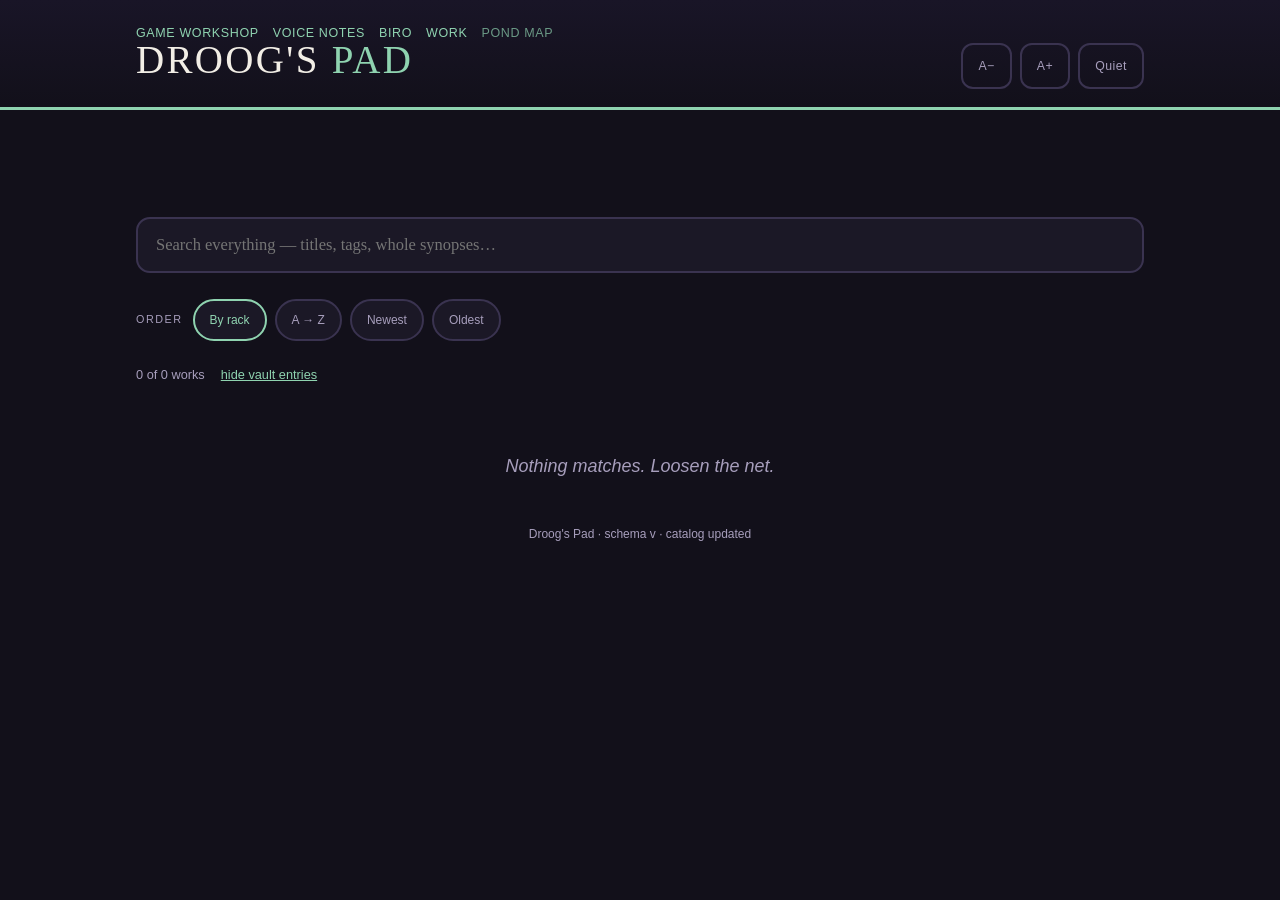
==== index.html @ dcd24f9e "The pond, whole: v0.8 pages plus every Pad media file Pages and catalog from tonight's v0.8 deploy (" ====
<!DOCTYPE html>
<html lang="en">
<head>
<meta charset="UTF-8">
<meta name="viewport" content="width=device-width, initial-scale=1.0, viewport-fit=cover">
<meta name="robots" content="noindex, nofollow">
<title>Droog's Pad</title>
<style>
:root{
  --void:#12101a; --panel:#1b1826; --panel2:#241f33; --line:#3a3350;
  --paper:#F2EEE6; --dim:#A79EBC; --accent:#8FD3B0;
  --base:18px; --radius:14px;
}
body.quiet{ --paper:#D8D4CC; --accent:#9AA8A0; --panel:#191722; --line:#2e2940; }
*{box-sizing:border-box;margin:0;padding:0}
html{-webkit-text-size-adjust:100%}
body{
  background:var(--void); color:var(--paper);
  font:var(--base)/1.55 "Iowan Old Style",Palatino,Georgia,serif;
  padding-bottom:90px; -webkit-font-smoothing:antialiased;
}
.sans{font-family:-apple-system,BlinkMacSystemFont,"Segoe UI",Helvetica,Arial,sans-serif}
.wrap{max-width:1040px;margin:0 auto;padding:0 16px}
button,input,select{font-family:inherit}
button{cursor:pointer}
:focus-visible{outline:3px solid var(--accent);outline-offset:2px}

/* ---------- masthead ---------- */
header{border-bottom:3px solid var(--accent);padding:26px 0 18px;background:linear-gradient(180deg,#191527,#12101a)}
.masthead{display:flex;justify-content:space-between;align-items:flex-end;gap:14px;flex-wrap:wrap}
h1{font-size:clamp(1.7rem,5.5vw,2.6rem);letter-spacing:.06em;line-height:1.05;font-weight:400}
h1 span{color:var(--accent)}
.tagline{font-size:.8rem;color:var(--dim);letter-spacing:.18em;text-transform:uppercase;margin-top:8px}
.toolbtns{display:flex;gap:8px;flex-wrap:wrap}
.tbtn{background:none;border:2px solid var(--line);color:var(--dim);border-radius:12px;
  padding:11px 15px;font-size:.82rem;min-height:46px;letter-spacing:.04em}
.tbtn:hover,.tbtn.on{border-color:var(--accent);color:var(--accent)}

/* ---------- racks ---------- */
.racks{display:flex;gap:10px;flex-wrap:wrap;margin:22px 0 4px}
.rack{background:var(--panel);border:2px solid var(--line);color:var(--paper);
  border-radius:999px;padding:12px 20px;min-height:52px;font-size:.95rem;
  display:flex;align-items:center;gap:9px}
.rack .dot{width:11px;height:11px;border-radius:50%;flex:none}
.rack .n{color:var(--dim);font-size:.8rem}
.rack.on{background:var(--panel2)}
.rackblurb{color:var(--dim);font-size:.85rem;margin:12px 0 0;min-height:1.3em}

/* ---------- search + tags ---------- */
.tools{margin-top:16px}
#search{width:100%;font-size:1.1rem;padding:15px 18px;border:2px solid var(--line);
  border-radius:var(--radius);background:var(--panel);color:var(--paper);min-height:56px}
#search:focus{border-color:var(--accent);outline:none}
.tagbar{display:flex;flex-wrap:wrap;gap:8px;margin-top:12px}
.tag{background:var(--panel);border:2px solid var(--line);color:var(--dim);
  border-radius:999px;padding:9px 15px;font-size:.82rem;min-height:42px}
.tag.on{background:var(--accent);border-color:var(--accent);color:#12101a}
.tag .n{opacity:.55;margin-left:5px}
.sortbar{display:flex;flex-wrap:wrap;gap:8px;margin-top:14px;align-items:center}
.sortbar .lbl{color:var(--dim);font-size:.72rem;letter-spacing:.14em;text-transform:uppercase;margin-right:2px}
.sortbar button{background:var(--panel);border:2px solid var(--line);color:var(--dim);
  border-radius:999px;padding:9px 15px;font-size:.8rem;min-height:42px}
.sortbar button.on{border-color:var(--accent);color:var(--accent)}
.morebtn{display:block;width:100%;margin:20px 0 0;background:var(--panel);border:2px solid var(--line);
  color:var(--paper);border-radius:var(--radius);padding:16px;font-size:.95rem;min-height:58px}
.morebtn:hover{border-color:var(--accent)}
.metaline{color:var(--dim);font-size:.85rem;margin-top:14px;display:flex;gap:14px;flex-wrap:wrap;align-items:center}
.linkish{background:none;border:none;color:var(--accent);text-decoration:underline;font-size:.85rem;padding:8px 2px;min-height:40px}

/* ---------- grid ---------- */
.grid{display:grid;grid-template-columns:repeat(auto-fill,minmax(290px,1fr));gap:16px;margin-top:18px}
.card{background:var(--panel);border:2px solid var(--line);border-radius:var(--radius);
  overflow:hidden;display:flex;text-align:left;color:inherit;padding:0;width:100%}
.card:hover,.card:focus-visible{border-color:var(--accent)}
.card .spine{width:9px;flex:none}
.card .body{display:block;padding:16px 18px 18px}
.kind{display:block;font-size:.68rem;letter-spacing:.14em;text-transform:uppercase;color:var(--dim)}
.card h2{font-size:1.28rem;font-weight:400;margin:6px 0 7px;line-height:1.22}
.card .log{display:block;font-size:.92rem;color:var(--dim);line-height:1.45}
.card .st{display:block;margin-top:11px;font-size:.75rem;color:var(--dim)}
.vaultchip{display:inline-block;font-size:.65rem;letter-spacing:.12em;text-transform:uppercase;
  border:1px solid var(--line);border-radius:999px;padding:3px 9px;color:var(--dim);margin-top:10px}
.mediachip{display:inline-block;font-size:.65rem;letter-spacing:.12em;text-transform:uppercase;
  border:1px solid var(--accent);color:var(--accent);border-radius:999px;padding:3px 9px;margin:10px 6px 0 0}
.empty{color:var(--dim);font-style:italic;margin:40px 0;text-align:center}

/* ---------- sheet ---------- */
#overlay{position:fixed;inset:0;background:rgba(8,6,14,.72);display:none;z-index:20;
  overflow-y:auto;-webkit-overflow-scrolling:touch;padding:20px 12px 60px}
#overlay.open{display:block}
.sheet{background:var(--panel);max-width:760px;margin:0 auto;border-radius:18px;
  border-top:8px solid var(--accent);padding:26px 24px 44px;position:relative}
.sheet h2{font-size:clamp(1.5rem,4.5vw,2rem);font-weight:400;line-height:1.2;margin:8px 0 4px}
.sheet .meta{color:var(--dim);font-size:.85rem;margin-bottom:20px}
.sheet h3{font-size:.72rem;letter-spacing:.16em;text-transform:uppercase;color:var(--accent);margin:26px 0 8px}
.sheet p{margin-bottom:12px}
.closebar{position:sticky;top:0;display:flex;justify-content:flex-end;margin:-10px -8px 4px 0;z-index:2}
#close{background:var(--panel2);border:2px solid var(--line);color:var(--paper);
  border-radius:12px;padding:12px 20px;font-size:.9rem;min-height:48px}
.tags{display:flex;flex-wrap:wrap;gap:7px}
.tags button{background:var(--panel2);border:1px solid var(--line);color:var(--dim);
  border-radius:999px;padding:8px 14px;font-size:.78rem;min-height:40px}

/* ---------- media ---------- */
.mediablock{border:2px solid var(--line);border-radius:var(--radius);padding:14px;margin-bottom:14px;background:var(--panel2)}
.mediablock .mlabel{font-size:.7rem;letter-spacing:.14em;text-transform:uppercase;color:var(--dim);margin-bottom:10px}
audio,video{width:100%;border-radius:10px}
.tracklist{list-style:none}
.tracklist li{display:flex;align-items:center;gap:10px;padding:6px 0;border-top:1px solid var(--line)}
.tracklist li:first-child{border-top:none}
.tracklist .tnum{color:var(--dim);font-size:.78rem;min-width:2.2em}
.tracklist button.play{flex:1;text-align:left;background:none;border:none;color:var(--paper);
  font-size:.98rem;padding:10px 4px;min-height:46px}
.tracklist li.playing button.play{color:var(--accent)}
.shots{display:grid;grid-template-columns:repeat(auto-fill,minmax(140px,1fr));gap:10px}
.shots button{padding:0;border:2px solid var(--line);border-radius:10px;overflow:hidden;background:none;line-height:0}
.shots img{width:100%;height:130px;object-fit:cover;display:block}
.pill{display:inline-flex;align-items:center;gap:7px;border:2px solid var(--accent);color:var(--accent);
  border-radius:999px;padding:11px 17px;text-decoration:none;font-size:.85rem;min-height:46px;margin:0 8px 8px 0}
.readerbox{white-space:pre-wrap;font-size:1.02em;line-height:1.7;max-height:62vh;overflow-y:auto;
  border:1px solid var(--line);border-radius:10px;padding:16px;background:var(--panel)}
/* ---------- the lily pad map ---------- */
#podmap{padding:30px 0 10px}
.lilypad{margin:0 auto 8px;max-width:420px;text-align:center;background:radial-gradient(ellipse at 40% 30%, #2e5d43, #1d3c2c 75%);
  border-radius:48% 52% 55% 45% / 52% 48% 55% 45%;padding:34px 26px 38px;position:relative;
  box-shadow:0 12px 34px rgba(0,0,0,.45), inset 0 2px 10px rgba(255,255,255,.08)}
.lilypad::before{content:"";position:absolute;top:10%;right:6%;width:22%;height:30%;
  background:var(--void);border-radius:0 60% 60% 60%;transform:rotate(15deg);opacity:.9}
.lilypad h2{font-size:1.5rem;font-weight:400;letter-spacing:.05em;color:var(--paper)}
.lilypad .sub{color:#9fc7ad;font-size:.75rem;letter-spacing:.16em;text-transform:uppercase;margin-top:8px}
.tubes{display:grid;grid-template-columns:repeat(auto-fit,minmax(150px,1fr));gap:26px 18px;margin-top:34px;padding:0 4px}
.tube{position:relative;display:flex;flex-direction:column;align-items:center;background:none;border:none;cursor:pointer;padding:0}
.tube .pipe{width:7px;height:34px;border-radius:6px;opacity:.55;
  background:repeating-linear-gradient(180deg, var(--tubecolor,#3a6) 0 6px, transparent 6px 10px)}
.tube .podblob{width:100%;min-height:108px;display:flex;flex-direction:column;align-items:center;justify-content:center;gap:5px;
  background:var(--panel);border:2px solid var(--line);color:var(--paper);
  border-radius:46% 54% 52% 48% / 55% 45% 52% 48%;padding:18px 12px;transition:transform .15s ease}
.tube:hover .podblob,.tube:focus-visible .podblob{transform:translateY(-3px);border-color:var(--tubecolor)}
.tube .pname{font-size:1.05rem}
.tube .pcount{font-size:.68rem;color:var(--dim);letter-spacing:.12em;text-transform:uppercase}
.tube .pblurb{font-size:.72rem;color:var(--dim);line-height:1.35;max-width:22ch}
.podnote{color:var(--dim);font-style:italic;text-align:center;margin:26px 0 0;font-size:.85rem}
/* ---------- pod view chrome ---------- */
#podhead{margin-top:20px}
.podbar{display:flex;align-items:center;gap:12px;flex-wrap:wrap}
.podbar .back{background:var(--panel);border:2px solid var(--line);color:var(--paper);border-radius:999px;
  padding:10px 18px;min-height:46px;font-size:.85rem;cursor:pointer}
.podbar .back:hover{border-color:var(--accent)}
.podbar h2{font-size:1.6rem;font-weight:400}
.podbar .pb{color:var(--dim);font-size:.85rem}
.viewtoggle{margin-left:auto;display:flex;gap:8px}
.viewtoggle button{background:var(--panel);border:2px solid var(--line);color:var(--dim);border-radius:999px;
  padding:9px 16px;min-height:44px;font-size:.8rem;cursor:pointer}
.viewtoggle button.on{border-color:var(--accent);color:var(--accent)}
.podhop{display:flex;gap:7px;flex-wrap:wrap;margin-top:14px}
.podhop .hop{display:flex;align-items:center;gap:6px;background:var(--panel);border:2px solid var(--line);
  color:var(--dim);border-radius:999px;padding:7px 13px;min-height:40px;font-size:.75rem;cursor:pointer}
.podhop .hop:hover{border-color:var(--hopc);color:var(--paper)}
.podhop .hop.here{border-color:var(--hopc);color:var(--paper);background:var(--panel2)}
.podhop .dot{width:9px;height:9px;border-radius:50%;flex:none}
/* ---------- shared visual item bits ---------- */
.vwrap{margin-top:22px}
.vitem{position:relative;background:none;border:none;cursor:pointer;padding:0;text-align:center}
.vitem .vtip{position:absolute;bottom:calc(100% + 8px);left:50%;transform:translateX(-50%);z-index:10;
  width:230px;background:var(--panel2);border:2px solid var(--accent);border-radius:10px;padding:10px 12px;
  font-size:.78rem;line-height:1.4;color:var(--paper);display:none;text-align:left;pointer-events:none;
  box-shadow:0 8px 22px rgba(0,0,0,.5)}
.vitem:hover .vtip,.vitem:focus-visible .vtip{display:block}
.vitem .vtip .tk{color:var(--dim);font-size:.65rem;letter-spacing:.1em;text-transform:uppercase;display:block;margin-bottom:4px}
.vitem.ghost{opacity:.45}
.vitem.ghost:hover{opacity:.8}
/* bookshelf */
.shelf{display:flex;flex-wrap:wrap;align-items:flex-end;gap:3px;padding:0 10px 12px;
  border-bottom:12px solid #3a2f22;border-radius:0 0 4px 4px;margin-bottom:26px}
.spinebk{writing-mode:vertical-rl;display:flex;align-items:center;justify-content:center;
  color:#0e0c14;font-size:.82rem;font-weight:600;letter-spacing:.02em;
  border-radius:4px 4px 0 0;padding:10px 0;overflow:hidden;text-overflow:ellipsis;white-space:nowrap}
.vitem.ghost .spinebk{background:transparent!important;border:2px dashed var(--line);color:var(--dim)}
/* album wall */
.albumwall{display:grid;grid-template-columns:repeat(auto-fill,minmax(150px,1fr));gap:18px}
.cover{width:100%;aspect-ratio:1;border-radius:6px;overflow:hidden;display:flex;align-items:center;justify-content:center;
  border:2px solid var(--line);font-size:.9rem;color:#101018;padding:6px;line-height:1.25}
.cover img{width:100%;height:100%;object-fit:cover}
.vlabel{display:block;font-size:.75rem;color:var(--dim);margin-top:7px;line-height:1.3}
/* gallery wall */
.gallerywall{display:grid;grid-template-columns:repeat(auto-fill,minmax(170px,1fr));gap:26px;
  background:linear-gradient(180deg,#1e1a2b,#171422);border-radius:14px;padding:26px 22px}
.frame{width:100%;aspect-ratio:4/3;background:#0d0b13;border:9px solid #6b5a3e;outline:2px solid #241f14;
  border-radius:2px;display:flex;align-items:center;justify-content:center;overflow:hidden;color:var(--dim);font-size:.75rem;font-style:italic;padding:4px}
.frame img{width:100%;height:100%;object-fit:cover}
.vitem.ghost .frame{border-color:#3d3830}
/* comics rack */
.comicrack{display:grid;grid-template-columns:repeat(auto-fill,minmax(130px,1fr));gap:18px}
.comiccov{width:100%;aspect-ratio:2/3;border-radius:6px;border:2px solid var(--line);overflow:hidden;
  display:flex;align-items:flex-end;justify-content:center;padding:10px;color:#0e0c14;font-weight:700;font-size:.85rem;line-height:1.2}
.comiccov img{width:100%;height:100%;object-fit:cover}
/* arcade */
.arcade{display:grid;grid-template-columns:repeat(auto-fill,minmax(160px,1fr));gap:20px}
.cab{width:100%;border-radius:14px 14px 6px 6px;border:2px solid var(--line);overflow:hidden;background:var(--panel2)}
.cab .marq{font-size:.72rem;letter-spacing:.1em;text-transform:uppercase;padding:7px 6px;color:#0e0c14}
.cab .screen{aspect-ratio:4/3;background:#08131c;display:flex;align-items:center;justify-content:center;color:var(--dim);font-size:1.7rem;overflow:hidden}
.cab .screen img{width:100%;height:100%;object-fit:cover}
/* video screens */
.screens{display:grid;grid-template-columns:repeat(auto-fill,minmax(200px,1fr));gap:18px}
.tvscreen{width:100%;aspect-ratio:16/9;background:#05080f;border:6px solid #2a2537;border-radius:10px;
  display:flex;align-items:center;justify-content:center;color:var(--accent);font-size:2rem;overflow:hidden}
.tvscreen img{width:100%;height:100%;object-fit:cover}
/* timeline */
.timeline{border-left:none;margin-top:6px}
.tl-row{display:grid;grid-template-columns:64px 14px 1fr;gap:0;align-items:start;margin-bottom:4px}
.tl-year{color:var(--accent);font-size:.85rem;letter-spacing:.08em;text-align:right;padding-right:10px;padding-top:8px}
.tl-line{position:relative;min-height:100%}
.tl-line::before{content:"";position:absolute;top:0;bottom:-4px;left:50%;width:3px;background:var(--line)}
.tl-line::after{content:"";position:absolute;top:12px;left:50%;transform:translateX(-50%);width:11px;height:11px;border-radius:50%;background:var(--accent)}
.tl-cell{display:flex;flex-wrap:wrap;gap:8px;padding:6px 0 18px 14px}
.tl-chip{display:inline-flex;align-items:center;gap:7px;background:var(--panel);border:2px solid var(--line);
  color:var(--paper);border-radius:999px;padding:8px 14px;min-height:40px;font-size:.8rem}
.tl-chip:hover{border-color:var(--tc)}
.tl-chip .dot{width:9px;height:9px;border-radius:50%;flex:none}
.tl-event{display:block;background:var(--panel2);border:2px solid var(--accent);border-radius:12px;
  padding:12px 16px;text-align:left;max-width:46ch;line-height:1.4}
/* corkboard */
.corkboard{background:linear-gradient(180deg,#4a3a26,#3d2f1e);border-radius:14px;padding:26px 20px;
  display:grid;grid-template-columns:repeat(auto-fill,minmax(160px,1fr));gap:22px}
.note{background:#efe8d6;color:#22201a;border-radius:3px;padding:16px 12px 14px;font-size:.82rem;line-height:1.35;
  box-shadow:0 5px 12px rgba(0,0,0,.4);position:relative;min-height:90px}
.note::before{content:"";position:absolute;top:-6px;left:50%;width:12px;height:12px;border-radius:50%;
  background:#b33; box-shadow:0 2px 3px rgba(0,0,0,.5);transform:translateX(-50%)}
.vitem.ghost .note{background:#d8d2c2}
.readerbox.rich{white-space:normal;font-size:1.05em;line-height:1.75}
.readerbox.rich h1{font-size:1.5em;font-weight:400;margin:0 0 .3em;line-height:1.2}
.readerbox.rich h2{font-size:1.25em;font-weight:400;margin:1.2em 0 .4em;color:var(--accent)}
.readerbox.rich h3{font-size:1.1em;font-weight:400;margin:1.1em 0 .4em;color:var(--accent)}
.readerbox.rich p{margin:0 0 .85em}
.readerbox.rich blockquote{border-left:3px solid var(--line);padding-left:14px;margin:0 0 .85em;color:var(--dim);font-style:italic}
.readerbox.rich hr{border:none;border-top:1px solid var(--line);margin:1.2em auto;width:40%}
.readerbox.rich em{font-style:italic}
.readerbox.rich strong{font-weight:700}
.nowplaying{font-size:.85rem;color:var(--accent);margin:8px 0 4px;min-height:1.2em}
.speedbar{display:flex;gap:6px;flex-wrap:wrap;margin-top:8px;align-items:center}
.speedbar .lbl{color:var(--dim);font-size:.68rem;letter-spacing:.12em;text-transform:uppercase;margin-right:2px}
.speedbar button{background:var(--panel);border:2px solid var(--line);color:var(--dim);
  border-radius:999px;padding:8px 14px;font-size:.78rem;min-height:40px;cursor:pointer}
.speedbar button.on{border-color:var(--accent);color:var(--accent)}
#lightCap{color:var(--paper);font-size:.9rem;text-align:center;max-width:80ch}
.lightnav{display:flex;gap:12px;align-items:center}
.lightnav button{background:var(--panel);border:2px solid var(--line);color:var(--paper);
  border-radius:12px;padding:12px 22px;font-size:1.1rem;min-height:48px;cursor:pointer}
.lightnav button:hover{border-color:var(--accent);color:var(--accent)}
.pdfframe{width:100%;height:70vh;border:1px solid var(--line);border-radius:10px;background:#fff}
/* ---------- the Reader: a calm full window for whole texts ---------- */
#reader{position:fixed;inset:0;background:rgba(6,5,10,.97);display:none;z-index:35;overflow-y:auto;-webkit-overflow-scrolling:touch}
#reader.open{display:block}
.readerpage{max-width:720px;margin:0 auto;padding:18px 20px 90px}
.readerbar{position:sticky;top:0;display:flex;justify-content:space-between;align-items:center;gap:10px;
  background:rgba(6,5,10,.97);padding:12px 0;border-bottom:1px solid var(--line);z-index:2}
.readerbar span:first-child{color:var(--dim);font-size:.8rem;letter-spacing:.1em;text-transform:uppercase}
#readerBody{font-size:calc(var(--base) * var(--readerscale,1.08));line-height:1.8;padding-top:22px}
#readerBody h1{font-size:1.6em;font-weight:400;margin:0 0 .3em;line-height:1.2}
#readerBody h2{font-size:1.25em;font-weight:400;margin:1.3em 0 .4em;color:var(--accent)}
#readerBody h3{font-size:1.1em;font-weight:400;margin:1.1em 0 .4em;color:var(--accent)}
#readerBody p{margin:0 0 .9em}
#readerBody blockquote{border-left:3px solid var(--line);padding-left:15px;margin:0 0 .9em;color:var(--dim);font-style:italic}
#readerBody hr{border:none;border-top:1px solid var(--line);margin:1.4em auto;width:38%}
#reader.sansfont #readerBody{font-family:-apple-system,BlinkMacSystemFont,"Segoe UI",Helvetica,Arial,sans-serif}
#reader.paper{background:#f7f4ec}
#reader.paper .readerpage{color:#191713}
#reader.paper .readerbar{background:#f7f4ec;border-bottom-color:#d8d2c4}
#reader.paper .readerbar span:first-child{color:#7a7466}
#reader.paper #readerBody h2,#reader.paper #readerBody h3{color:#155e63}
#reader.paper #readerBody blockquote{color:#6d675a;border-left-color:#d8d2c4}
#reader.paper .tbtn{border-color:#c9c2b2;color:#4a453a;background:#fffdf8}
#light{position:fixed;inset:0;background:rgba(4,3,8,.94);display:none;z-index:40;
  align-items:center;justify-content:center;padding:16px;flex-direction:column;gap:14px}
#light.open{display:flex}
#light img{max-width:100%;max-height:82vh;object-fit:contain;border-radius:8px}

footer{color:var(--dim);font-size:.8rem;text-align:center;margin-top:44px;padding:0 20px;line-height:1.7}
@media (prefers-reduced-motion: reduce){*{transition:none!important;animation:none!important}}

/* --- droog density pass v0.8 --- */
html{font-size:15px}
.grid{grid-template-columns:repeat(auto-fill,minmax(225px,1fr));gap:13px}
.card{padding:13px 14px}
.card h2{font-size:1.02rem;line-height:1.25}
.card .log{font-size:.78rem;line-height:1.4;display:-webkit-box;-webkit-line-clamp:3;-webkit-box-orient:vertical;overflow:hidden}
.card .st{font-size:.68rem}
.sheet h2{font-size:1.5rem}
.sheet p{font-size:.95rem;line-height:1.55}
.sheet p.clamp{display:-webkit-box;-webkit-line-clamp:4;-webkit-box-orient:vertical;overflow:hidden}
.rm{color:var(--accent,#8FD3B0);font-size:.8rem;cursor:pointer;margin:2px 0 10px}
</style>
</head>
<body>

<header>
  <div class="wrap masthead">
    <div>
      <nav style="display:flex;gap:14px;flex-wrap:wrap;font:12.5px -apple-system,Helvetica,Arial,sans-serif;letter-spacing:.05em"><a href="/dramaton-studio/" style="color:#8FD3B0;text-decoration:none">GAME WORKSHOP</a><a href='/quotes' style='color:#8FD3B0;text-decoration:none'>VOICE NOTES</a><a href="https://10.0.0.137:8473" style="color:#8FD3B0;text-decoration:none">BIRO</a><a href='/control' style='color:#8FD3B0;text-decoration:none'>WORK</a><a href='/pond' style='color:#8FD3B0;text-decoration:none;opacity:.7'>POND MAP</a></nav>
      <h1 id="padTitle">DROOG'S <span>PAD</span></h1>
      <div class="tagline sans" id="padTagline"></div>
    </div>
    <div class="toolbtns sans">
      <button class="tbtn" onclick="bumpType(-1)" aria-label="Smaller text">A−</button>
      <button class="tbtn" onclick="bumpType(1)" aria-label="Larger text">A+</button>
      <button class="tbtn" id="quietBtn" onclick="toggleQuiet()">Quiet</button>
    </div>
  </div>
</header>

<div class="wrap">
  <div id="podmap"></div>
  <div id="podhead" class="sans"></div>
  <div id="podvisual"></div>
  <div class="racks sans" id="racks"></div>
  <div class="rackblurb sans" id="rackblurb"></div>

  <div class="tools">
    <input id="search" type="search" placeholder="Search everything — titles, tags, whole synopses…" autocomplete="off" aria-label="Search the Pad">
    <div class="tagbar sans" id="tagbar"></div>
    <div class="sortbar sans" id="sortbar"></div>
    <div class="metaline sans">
      <span id="count"></span>
      <button class="linkish" id="clear" onclick="clearAll()">clear filters</button>
      <button class="linkish" id="vaultToggle" onclick="toggleVault()"></button>
    </div>
  </div>

  <div class="grid" id="grid"></div>
  <div class="empty sans" id="empty" style="display:none">Nothing matches. Loosen the net.</div>

  <footer class="sans">
    <div id="footNote"></div>
    <div style="margin-top:8px">Droog's Pad · schema v<span id="schemaV"></span> · catalog updated <span id="updatedAt"></span></div>
  </footer>
</div>

<div id="overlay" role="dialog" aria-modal="true" aria-label="Work detail">
  <div class="sheet" id="sheet"></div>
</div>

<div id="reader" role="dialog" aria-modal="true" aria-label="Reader">
  <div class="readerpage">
    <div class="readerbar sans">
      <span id="readerTitle"></span>
      <span style="display:flex;gap:8px;flex-wrap:wrap;align-items:center">
        <select id="readerToc" class="tbtn" style="max-width:180px" aria-label="Jump to section" onchange="jumpToc(this.value)"></select>
        <button class="tbtn" id="fontBtn" onclick="readerFont()" title="Switch typeface">Aa</button>
        <button class="tbtn" id="paperBtn" onclick="readerPaper()" title="Black on white / white on black">☀</button>
        <button class="tbtn" onclick="readerType(-1)" aria-label="Smaller text">A−</button>
        <button class="tbtn" onclick="readerType(1)" aria-label="Larger text">A+</button>
        <button class="tbtn" onclick="closeReader()" style="border-color:var(--accent);color:var(--accent)">Close ✕</button>
      </span>
    </div>
    <div id="readerBody" class="rich"></div>
  </div>
</div>

<div id="light" onclick="closeLight()">
  <img id="lightImg" alt="">
  <div id="lightCap" class="sans"></div>
  <div class="lightnav sans" onclick="event.stopPropagation()">
    <button onclick="stepLight(-1)" aria-label="Previous image">‹ Prev</button>
    <button onclick="closeLight()">Close</button>
    <button onclick="stepLight(1)" aria-label="Next image">Next ›</button>
  </div>
</div>

<script>
/* =======================================================================
   DROOG'S PAD — the shell.
   All content lives in catalog.json. This file should rarely change.
   To add a whole new kind of thing (say, 3-D models): add a renderer to
   MEDIA below, and start using that "type" in catalog.json. That's it.
   ======================================================================= */

let DATA = null, RACKS = [], WORKS = [];
let rack = 'all', activeTags = new Set(), showVault = true, sortBy = 'rack', shown = 0;
let view = 'map';           // 'map' | 'all' | a rack id
let podStyle = 'visual';    // 'visual' | 'list' (per-pod pref)
const PAGE = 60;
const POD_FEEL = {   // each pod's own atmosphere: tube color + blurb + visual renderer
  writing:  {blurb:'A bookshelf. Read the spines.',            render:'shelfView'},
  music:    {blurb:'The record bin. Flip through.',            render:'albumView'},
  art:      {blurb:'A wall of frames.',                        render:'wallView'},
  comics:   {blurb:'The spinner rack.',                        render:'comicView'},
  games:    {blurb:'The arcade. Some cabinets still run.',     render:'arcadeView'},
  video:    {blurb:'A bank of old screens.',                   render:'screenView'},
  ephemera: {blurb:'The corkboard. Pinned oddments.',          render:'corkView'},
  voice:    {blurb:'The spoken archive. Press your ear to it.', render:'corkView'},
  bio:      {blurb:'A life, told through what it made.',        render:'timelineView'},
};

/* ---------- tiny safe prefs ---------- */
const P = {
  get(k, d){ try{ const v = localStorage.getItem('pad:'+k); return v===null?d:JSON.parse(v);}catch(e){return d;} },
  set(k, v){ try{ localStorage.setItem('pad:'+k, JSON.stringify(v)); }catch(e){} }
};

/* ---------- boot ---------- */
async function boot(){
  try{
    if (window.PAD_CATALOG){ DATA = window.PAD_CATALOG; }
    else { const r = await fetch('catalog.json', {cache:'no-store'}); DATA = await r.json(); }
  }catch(e){
    document.getElementById('grid').innerHTML =
      '<div class="empty sans">Could not load catalog.json.<br>If you opened this file directly from disk, use the standalone build instead.</div>';
    return;
  }
  RACKS = DATA.racks || []; WORKS = DATA.works || [];
  const known = new Set(RACKS.map(r => r.id));
  if(!known.has('ephemera')) RACKS.push({id:'ephemera',name:'Ephemera',accent:'#C0B4E0',blurb:'Everything that refuses a rack'});
  WORKS.forEach((w,i) => {
    if(!w.rack || !known.has(w.rack)) w.rack = 'ephemera';       // never lose a work
    if(!w.id) w.id = 'work-' + i;
    w._ord = i;
  });
  document.getElementById('padTitle').innerHTML = fmtTitle(DATA.pad.title || "PAD");
  document.getElementById('padTagline').textContent = DATA.pad.tagline || '';
  document.getElementById('footNote').textContent = DATA.pad.note || '';
  document.getElementById('schemaV').textContent = DATA.pad.schema ?? 1;
  document.getElementById('updatedAt').textContent = DATA.pad.updated || '';
  document.title = (DATA.pad.title || 'Pad');
  document.body.style.setProperty('--base', P.get('type', 18) + 'px');
  if (P.get('quiet', false)) document.body.classList.add('quiet');
  syncQuietBtn();
  showVault = P.get('vault', true);
  sortBy = P.get('sort', 'rack');
  readHash(); renderView();
  window.addEventListener('hashchange', () => { readHash(); renderView(); });
}

/* ---------- pod-world routing & view switching ---------- */
function readHash(){
  const h = location.hash.replace(/^#/,'');
  if(h.startsWith('pod/')){
    const id = h.slice(4);
    if(RACKS.some(r=>r.id===id)){ view = id; rack = id; podStyle = P.get('style:'+id, 'visual'); return; }
  }
  if(h === 'all'){ view = 'all'; rack = 'all'; return; }
  view = 'map';
}
function goMap(){ location.hash = ''; }
function goPod(id){ location.hash = 'pod/' + id; }
function goAll(){ location.hash = 'all'; }
function setStyle(s){ podStyle = s; if(view!=='map'&&view!=='all') P.set('style:'+view, s); renderView(); }
function show(id, on){ document.getElementById(id).style.display = on ? '' : 'none'; }
function renderView(){
  const inPod = view!=='map' && view!=='all';
  const listMode = view==='all' || (inPod && podStyle==='list');
  show('podmap', view==='map');
  show('podhead', inPod || view==='all');
  show('podvisual', inPod && podStyle==='visual');
  show('racks', false);
  document.getElementById('rackblurb').style.display='none';
  document.querySelector('.tools').style.display = listMode ? '' : 'none';
  show('grid', listMode); show('empty', listMode);
  const r = inPod ? rackOf(view) : null;
  document.body.style.setProperty('--accent', r ? r.accent : '#8FD3B0');
  if(view==='map') renderMap();
  else { renderPodHead(r); if(listMode) update(); else renderVisual(view); }
  window.scrollTo(0,0);
}
function renderMap(){
  const el = document.getElementById('podmap');
  el.innerHTML =
    '<div class="lilypad"><h2>THE LILY PAD</h2>'+
    '<div class="sub sans">seven pods hang below on little tubes · pick one</div></div>'+
    '<div class="tubes sans" id="tubes"></div>'+
    '<div class="podnote">Pod art by Chris Unruh coming — these blobs are keeping the seats warm.</div>';
  const tubes = document.getElementById('tubes');
  RACKS.forEach(r => {
    const n = WORKS.filter(w=>w.rack===r.id).length; if(!n) return;
    const lit = WORKS.filter(w=>w.rack===r.id && (w.media||[]).length).length;
    const f = POD_FEEL[r.id] || {blurb:r.blurb||''};
    const b = document.createElement('button');
    b.className='tube'; b.style.setProperty('--tubecolor', r.accent);
    b.setAttribute('aria-label', r.name + ' pod, ' + n + ' works');
    b.innerHTML = '<span class="pipe"></span><span class="podblob">'+
      '<span class="pname">'+esc(r.name)+'</span>'+
      '<span class="pcount">'+n+' works · '+lit+' lit</span>'+
      '<span class="pblurb">'+esc(f.blurb)+'</span></span>';
    b.onclick = () => goPod(r.id);
    tubes.appendChild(b);
  });
  const b = document.createElement('button');
  b.className='tube'; b.style.setProperty('--tubecolor','var(--paper)');
  b.innerHTML = '<span class="pipe"></span><span class="podblob">'+
    '<span class="pname">Card Catalog</span><span class="pcount">'+WORKS.length+' works</span>'+
    '<span class="pblurb">Everything as a searchable list — tags, sort, the works.</span></span>';
  b.onclick = goAll;
  tubes.appendChild(b);
}
function renderPodHead(r){
  const el = document.getElementById('podhead');
  const name = r ? r.name : 'Card Catalog';
  const f = r ? (POD_FEEL[r.id]||{}) : {blurb:'Every work in the pond, in one list.'};
  el.innerHTML = '<div class="podbar">'+
    '<button class="back" onclick="goMap()">◂ the pad</button>'+
    '<div><h2>'+esc(name)+' <span style="color:'+(r?r.accent:'var(--paper)')+'">pod</span></h2>'+
    '<div class="pb">'+esc(f.blurb||'')+'</div></div>'+
    (r ? '<div class="viewtoggle"><button class="'+(podStyle==='visual'?'on':'')+'" onclick="setStyle(\'visual\')">Pod view</button>'+
    '<button class="'+(podStyle==='list'?'on':'')+'" onclick="setStyle(\'list\')">List & search</button></div>' : '')+
    '</div>'+
    // pod-hopper: swim straight to any other pod, no surfacing required
    '<div class="podhop">'+ RACKS.filter(x=>WORKS.some(w=>w.rack===x.id)).map(x =>
      '<button class="hop'+((r&&x.id===r.id)?' here':'')+'" style="--hopc:'+x.accent+'" onclick="goPod(\''+x.id+'\')">'+
      '<span class="dot" style="background:'+x.accent+'"></span>'+esc(x.name)+'</button>').join('')+
    '<button class="hop'+(!r?' here':'')+'" style="--hopc:var(--paper)" onclick="goAll()"><span class="dot" style="background:var(--paper)"></span>Catalog</button>'+
    '</div>';
}
/* ---------- visual displays ---------- */
function firstImage(w){
  for(const m of (w.media||[])){
    if(m.type==='image'){
      const it = (m.items||[])[0];
      if(it) return it.thumb || it.src;
      if(m.src) return m.src;
    }
  }
  return null;
}
function clampP(txt){
  if(!txt) return '';
  if(txt.length<=260) return '<p>'+esc(txt)+'</p>';
  return '<p class="clamp">'+esc(txt)+'</p><div class="rm sans" onclick="this.previousElementSibling.classList.remove(\'clamp\');this.remove()">read more \u2193</div>';
}
function tipHtml(w, r){
  const desc = w.logline || w.summary || w.status || '';
  return '<span class="vtip"><span class="tk">'+esc(w.kind||r.name)+(w.year?' · '+w.year:'')+'</span>'+
    esc(desc.length>160 ? desc.slice(0,157)+'…' : desc)+
    ((w.state==='vault'&&!(w.media||[]).length) ? '<span class="tk" style="margin-top:5px">in the vault — not yet loaded</span>' : '')+
    '</span>';
}
function vitem(w, r, inner, cls){
  const b = document.createElement('button');
  const ghost = w.state==='vault' && !(w.media||[]).length;
  b.className = 'vitem' + (ghost?' ghost':'') + (cls?' '+cls:'');
  b.innerHTML = tipHtml(w, r) + inner;
  b.onclick = () => openWork(w);
  b.setAttribute('aria-label', w.title + (ghost?' (in the vault)':''));
  return b;
}
function shade(hex, i){ // vary the accent per item, deterministically
  const h = [0,-18,14,-30,24,-8,18,-24][i%8];
  return 'color-mix(in srgb, '+hex+' '+(78+((i*7)%22))+'%, '+(h<0?'#000':'#fff')+')';
}
function renderVisual(rid){
  const el = document.getElementById('podvisual'); el.innerHTML='';
  const r = rackOf(rid);
  const works = sorted(WORKS.filter(w=>w.rack===rid));
  const wrap = document.createElement('div'); wrap.className='vwrap';
  const fn = {shelfView, albumView, wallView, comicView, arcadeView, screenView, corkView}[(POD_FEEL[rid]||{}).render] || wallView;
  fn(wrap, works, r);
  el.appendChild(wrap);
}
function shelfView(wrap, works, r){
  const perShelf = 14;
  for(let i=0;i<works.length;i+=perShelf){
    const shelf = document.createElement('div'); shelf.className='shelf';
    works.slice(i,i+perShelf).forEach((w,j) => {
      const h = 150 + ((w.title.length*13 + j*29) % 85);
      const wd = 34 + ((w.title.length*7) % 15);
      const inner = '<span class="spinebk" style="height:'+h+'px;width:'+wd+'px;background:'+shade(r.accent,i+j)+'">'+
        esc(w.title.length>28 ? w.title.slice(0,26)+'…' : w.title)+'</span>';
      shelf.appendChild(vitem(w, r, inner));
    });
    wrap.appendChild(shelf);
  }
}
function albumView(wrap, works, r){
  const g = document.createElement('div'); g.className='albumwall';
  works.forEach((w,i) => {
    const img = firstImage(w);
    const face = img ? '<span class="cover"><img src="'+img+'" alt="" loading="lazy"></span>'
      : '<span class="cover" style="background:'+shade(r.accent,i)+'">'+esc(w.title.length>40?w.title.slice(0,38)+'…':w.title)+'</span>';
    g.appendChild(vitem(w, r, face + '<span class="vlabel">'+esc(w.title)+'</span>'));
  });
  wrap.appendChild(g);
}
function wallView(wrap, works, r){
  const g = document.createElement('div'); g.className='gallerywall';
  works.forEach(w => {
    const img = firstImage(w);
    const face = img ? '<span class="frame"><img src="'+img+'" alt="" loading="lazy"></span>'
      : '<span class="frame">awaiting the hanging</span>';
    g.appendChild(vitem(w, r, face + '<span class="vlabel">'+esc(w.title)+'</span>'));
  });
  wrap.appendChild(g);
}
function comicView(wrap, works, r){
  const g = document.createElement('div'); g.className='comicrack';
  works.forEach((w,i) => {
    const img = firstImage(w);
    const face = img ? '<span class="comiccov"><img src="'+img+'" alt="" loading="lazy"></span>'
      : '<span class="comiccov" style="background:'+shade(r.accent,i)+'">'+esc(w.title)+'</span>';
    g.appendChild(vitem(w, r, face + '<span class="vlabel">'+esc(w.title)+'</span>'));
  });
  wrap.appendChild(g);
}
function arcadeView(wrap, works, r){
  const g = document.createElement('div'); g.className='arcade';
  works.forEach((w,i) => {
    const img = firstImage(w);
    const scr = img ? '<img src="'+img+'" alt="" loading="lazy">' : '▶';
    const face = '<span class="cab"><span class="marq" style="background:'+shade(r.accent,i)+'">'+esc(w.title)+'</span>'+
      '<span class="screen">'+scr+'</span></span>';
    g.appendChild(vitem(w, r, face));
  });
  wrap.appendChild(g);
}
function screenView(wrap, works, r){
  const g = document.createElement('div'); g.className='screens';
  works.forEach(w => {
    const img = firstImage(w);
    const face = '<span class="tvscreen">'+(img?'<img src="'+img+'" alt="" loading="lazy">':'▶')+'</span>';
    g.appendChild(vitem(w, r, face + '<span class="vlabel">'+esc(w.title)+'</span>'));
  });
  wrap.appendChild(g);
}
function timelineView(wrap, works, r){
  // The whole catalog becomes the spine of a life: every dated work self-places.
  // Bio-rack entries render as event cards; other works as chips in their pod color.
  const dated = WORKS.filter(w => typeof w.year === 'number').sort((a,b)=>a.year-b.year || a._ord-b._ord);
  const byYear = {};
  dated.forEach(w => (byYear[w.year] = byYear[w.year] || []).push(w));
  const tl = document.createElement('div'); tl.className='timeline';
  Object.keys(byYear).sort((a,b)=>a-b).forEach(y => {
    const row = document.createElement('div'); row.className='tl-row';
    row.innerHTML = '<div class="tl-year sans">'+y+'</div><div class="tl-line"></div>';
    const cell = document.createElement('div'); cell.className='tl-cell';
    byYear[y].forEach(w => {
      const rr = rackOf(w.rack);
      if(w.rack==='bio'){
        const card = vitem(w, rr, '<span class="tl-event"><strong>'+esc(w.title)+'</strong><br>'+
          '<span style="font-size:.78rem;color:var(--dim)">'+esc(w.logline||w.kind||'')+'</span></span>');
        cell.appendChild(card);
      } else {
        const chip = vitem(w, rr, '<span class="tl-chip" style="--tc:'+rr.accent+'">'+
          '<span class="dot" style="background:'+rr.accent+'"></span>'+esc(w.title)+'</span>');
        cell.appendChild(chip);
      }
    });
    row.appendChild(cell); tl.appendChild(row);
  });
  const note = document.createElement('div'); note.className='podnote';
  note.textContent = 'Works place themselves by year. Life events, pictures, and voice notes join them as Droog adds entries to the Biography pod.';
  wrap.appendChild(tl); wrap.appendChild(note);
}
function corkView(wrap, works, r){
  const g = document.createElement('div'); g.className='corkboard';
  works.forEach((w,i) => {
    const rot = ((i*37)%9)-4;
    const face = '<span class="note" style="transform:rotate('+rot+'deg);display:block">'+
      '<strong>'+esc(w.title)+'</strong><br><span style="font-size:.72rem">'+esc(w.kind||'')+'</span></span>';
    g.appendChild(vitem(w, r, face));
  });
  wrap.appendChild(g);
}
function fmtTitle(t){
  const w = t.split(' ');
  if (w.length < 2) return esc(t);
  return esc(w.slice(0,-1).join(' ')) + ' <span>' + esc(w[w.length-1]) + '</span>';
}
function esc(s){ const d=document.createElement('div'); d.textContent = s==null?'':s; return d.innerHTML; }
function rackOf(id){ return RACKS.find(r=>r.id===id) || {name:id, accent:'var(--accent)', blurb:''}; }

/* ---------- controls ---------- */
function bumpType(d){
  let n = Math.min(26, Math.max(14, P.get('type',18) + d*2));
  P.set('type', n); document.body.style.setProperty('--base', n+'px');
}
function toggleQuiet(){
  const on = !document.body.classList.contains('quiet');
  document.body.classList.toggle('quiet', on); P.set('quiet', on); syncQuietBtn();
}
function syncQuietBtn(){
  const on = document.body.classList.contains('quiet');
  const b = document.getElementById('quietBtn');
  b.textContent = on ? 'Quiet ✓' : 'Quiet'; b.classList.toggle('on', on);
}
function toggleVault(){ showVault = !showVault; P.set('vault', showVault); update(); }
function clearAll(){ activeTags.clear(); document.getElementById('search').value=''; rack='all'; renderRacks(); update(); }

function renderRacks(){
  const el = document.getElementById('racks'); el.innerHTML='';
  const mk = (id, name, accent, n) => {
    const b = document.createElement('button');
    b.className = 'rack' + (rack===id ? ' on':'');
    b.style.borderColor = rack===id ? accent : '';
    b.innerHTML = '<span class="dot" style="background:'+accent+'"></span>'+esc(name)+' <span class="n">'+n+'</span>';
    b.onclick = () => { rack = id; renderRacks(); update(); };
    el.appendChild(b);
  };
  mk('all','Everything','var(--paper)', WORKS.length);
  RACKS.forEach(r => { const n = WORKS.filter(w=>w.rack===r.id).length; if(n) mk(r.id, r.name, r.accent, n); });
  const r = rack==='all' ? null : rackOf(rack);
  document.getElementById('rackblurb').textContent = r ? r.blurb : '';
  document.body.style.setProperty('--accent', r ? r.accent : '#8FD3B0');
}

/* ---------- filtering ---------- */
function hay(w){
  return [w.title,w.kind,w.status,w.logline,w.summary,w.themes,(w.tags||[]).join(' ')].join(' ').toLowerCase();
}
function pool(){ return WORKS.filter(w => rack==='all' || w.rack===rack); }
function matches(w){
  if(!showVault && w.state==='vault') return false;
  const q = document.getElementById('search').value.trim().toLowerCase();
  if(q && !hay(w).includes(q)) return false;
  for(const t of activeTags) if(!(w.tags||[]).includes(t)) return false;
  return true;
}
const SORTS = [
  {id:'rack',  label:'By rack'},
  {id:'az',    label:'A \u2192 Z'},
  {id:'new',   label:'Newest'},
  {id:'old',   label:'Oldest'},
];
function renderSort(){
  const bar = document.getElementById('sortbar'); bar.innerHTML='';
  const l = document.createElement('span'); l.className='lbl'; l.textContent='Order'; bar.appendChild(l);
  SORTS.forEach(o => {
    const b = document.createElement('button');
    b.className = sortBy===o.id ? 'on' : ''; b.textContent = o.label;
    b.onclick = () => { sortBy = o.id; P.set('sort', o.id); update(); };
    bar.appendChild(b);
  });
}
function sorted(list){
  const a = list.slice();
  const rankRack = w => { const i = RACKS.findIndex(r=>r.id===w.rack); return i<0 ? 999 : i; };
  const yr = w => (typeof w.year === 'number' ? w.year : null);
  if(sortBy==='az')  a.sort((x,y) => x.title.localeCompare(y.title, undefined, {sensitivity:'base'}));
  else if(sortBy==='new') a.sort((x,y) => (yr(y) ?? -Infinity) - (yr(x) ?? -Infinity) || x._ord - y._ord);
  else if(sortBy==='old') a.sort((x,y) => (yr(x) ??  Infinity) - (yr(y) ??  Infinity) || x._ord - y._ord);
  else a.sort((x,y) => rankRack(x) - rankRack(y) || x._ord - y._ord);
  return a;
}
function renderTags(){
  const bar = document.getElementById('tagbar'); bar.innerHTML='';
  const freq = {};
  pool().forEach(w => (w.tags||[]).forEach(t => { if(t!=='unloaded') freq[t]=(freq[t]||0)+1; }));
  const tags = Object.keys(freq).filter(t=>freq[t]>1).sort((a,b)=>freq[b]-freq[a]||a.localeCompare(b)).slice(0,24);
  activeTags.forEach(t => { if(!tags.includes(t)) tags.unshift(t); });
  tags.forEach(t => {
    const b = document.createElement('button');
    b.className = 'tag' + (activeTags.has(t)?' on':'');
    b.innerHTML = esc(t) + '<span class="n">' + (freq[t]||0) + '</span>';
    b.onclick = () => { activeTags.has(t) ? activeTags.delete(t) : activeTags.add(t); update(); };
    bar.appendChild(b);
  });
}
function update(reset){
  renderTags(); renderSort();
  if(reset !== false) shown = PAGE;
  const grid = document.getElementById('grid'); grid.innerHTML='';
  const hits = sorted(pool().filter(matches));
  hits.slice(0, shown).forEach(w => {
    const r = rackOf(w.rack);
    const c = document.createElement('button');
    c.className='card';
    const mediaCount = (w.media||[]).length;
    c.innerHTML =
      '<span class="spine" style="background:'+r.accent+'"></span>'+
      '<span class="body">'+
        '<span class="kind sans">'+esc(w.kind||r.name)+'</span>'+
        '<h2>'+esc(w.title)+'</h2>'+
        (w.logline ? '<span class="log">'+esc(w.logline)+'</span>' : '')+
        (w.status ? '<span class="st sans">'+esc(w.status)+'</span>' : '')+
        (mediaCount ? '<span class="mediachip sans">'+mediaCount+' to play</span>' : '')+
        (w.state==='vault' ? '<span class="vaultchip sans">in the vault</span>' : '')+
      '</span>';
    c.onclick = () => openWork(w);
    grid.appendChild(c);
  });
  if(hits.length > shown){
    const more = document.createElement('button');
    more.className = 'morebtn sans';
    const n = Math.min(PAGE, hits.length - shown);
    more.textContent = 'Show ' + n + ' more \u2193  (' + (hits.length - shown) + ' still waiting)';
    more.onclick = () => { shown += PAGE; update(false); };
    grid.appendChild(more);
  }
  document.getElementById('count').textContent =
    (hits.length > shown ? 'showing ' + shown + ' of ' + hits.length : hits.length + ' of ' + pool().length) +
    (rack==='all' ? ' works' : ' in ' + rackOf(rack).name);
  document.getElementById('empty').style.display = hits.length ? 'none' : 'block';
  document.getElementById('clear').style.display = (activeTags.size || document.getElementById('search').value || rack!=='all') ? 'inline' : 'none';
  document.getElementById('vaultToggle').textContent = showVault ? 'hide vault entries' : 'show vault entries';
}

/* =======================================================================
   MEDIA RENDERERS — one function per media "type".
   Add a key here + use it in catalog.json and the Pad understands it.
   ======================================================================= */
const MEDIA = {
  audio(m){
    const tracks = m.tracks || [{title:m.label||'Listen', src:m.src}];
    const box = block(m.label || 'Audio');
    const player = document.createElement('audio'); player.controls = true; player.preload='none';
    const now = document.createElement('div'); now.className='nowplaying sans';
    const ul = document.createElement('ul'); ul.className='tracklist';
    let cur = -1, speed = 1;
    function playTrack(i){
      if(i<0 || i>=tracks.length) return;
      cur = i;
      ul.querySelectorAll('li').forEach((x,j)=>x.classList.toggle('playing', j===i));
      now.textContent = '▶ ' + (tracks[i].title || ('Track '+(i+1)));
      player.src = tracks[i].src; player.playbackRate = speed;
      player.play().catch(()=>{});
    }
    tracks.forEach((t,i) => {
      const li = document.createElement('li');
      const num = document.createElement('span'); num.className='tnum sans'; num.textContent = (i+1)+'.';
      const b = document.createElement('button'); b.className='play'; b.textContent = t.title || ('Track '+(i+1));
      b.onclick = () => playTrack(i);
      li.append(num, b); ul.appendChild(li);
    });
    // continuous play: when a track ends, the next begins — audiobook style
    player.onended = () => { if(cur > -1 && cur < tracks.length-1) playTrack(cur+1); };
    if(tracks.length > 1) box.appendChild(ul);
    box.appendChild(now);
    box.appendChild(player);
    if(tracks.length === 1){ player.src = tracks[0].src; cur = 0; }
    // playback speed — kind to audiobook listeners
    const sb = document.createElement('div'); sb.className='speedbar sans';
    const lbl = document.createElement('span'); lbl.className='lbl'; lbl.textContent='Speed';
    sb.appendChild(lbl);
    [0.8,1,1.25,1.5].forEach(s => {
      const b = document.createElement('button'); b.textContent = s+'×';
      if(s===1) b.classList.add('on');
      b.onclick = () => {
        speed = s; player.playbackRate = s;
        sb.querySelectorAll('button').forEach(x=>x.classList.remove('on'));
        b.classList.add('on');
      };
      sb.appendChild(b);
    });
    box.appendChild(sb);
    return box;
  },
  image(m){
    const items = m.items || [{src:m.src, caption:m.caption}];
    const box = block(m.label || 'Images');
    const g = document.createElement('div'); g.className='shots';
    items.forEach((it,i) => {
      const b = document.createElement('button');
      const img = document.createElement('img');
      img.src = it.thumb || it.src; img.alt = it.caption || ''; img.loading='lazy';
      b.appendChild(img);
      b.onclick = () => openLight(items, i);
      g.appendChild(b);
    });
    box.appendChild(g); return box;
  },
  video(m){
    const box = block(m.label || 'Video');
    if(m.youtube){
      const f = document.createElement('iframe');
      f.src = 'https://www.youtube-nocookie.com/embed/' + m.youtube;
      f.width='100%'; f.height='340'; f.style.border='0'; f.allowFullscreen = true;
      f.setAttribute('loading','lazy'); box.appendChild(f);
    } else {
      const v = document.createElement('video'); v.controls=true; v.preload='none';
      v.src = m.src; if(m.poster) v.poster = m.poster; box.appendChild(v);
    }
    return box;
  },
  pdf(m){
    const box = block(m.label || 'PDF');
    // inline viewer with an escape hatch
    const f = document.createElement('iframe');
    f.className='pdfframe'; f.src = m.src; f.setAttribute('loading','lazy');
    f.title = m.title || 'PDF viewer';
    box.appendChild(f);
    box.appendChild(pill(m.title || 'Open the PDF full-size', m.src));
    return box;
  },
  text(m){
    // texts open in the Reader — a full, calm window — instead of sprawling inline
    const box = block(m.label || 'Read');
    const b = document.createElement('button');
    b.className='pill sans'; b.style.cursor='pointer'; b.style.background='none';
    b.textContent = '📖 ' + (m.label || 'Open the reader');
    b.onclick = () => openReader(m.src, m.label);
    box.appendChild(b);
    return box;
  },
  embed(m){
    const box = block(m.label || 'Embedded');
    const f = document.createElement('iframe');
    f.src = m.src; f.width='100%'; f.style.border='0';
    // screen-relative height so big things (emulators!) get room; m.height may override
    const h = m.height || '70vh';
    f.style.height = /^[0-9]+$/.test(String(h)) ? h+'px' : h;
    f.setAttribute('loading','lazy');
    f.allowFullscreen = true; f.setAttribute('allow','fullscreen');
    box.appendChild(f);
    const row = document.createElement('div'); row.className='speedbar sans';
    const fs = document.createElement('button'); fs.textContent='⛶ Fullscreen';
    fs.onclick = () => { (f.requestFullscreen ? f.requestFullscreen() : f.webkitRequestFullscreen && f.webkitRequestFullscreen()); };
    row.appendChild(fs);
    box.appendChild(row);
    box.appendChild(pill('Open in its own tab', m.src));
    return box;
  },
  link(m){
    const box = block(m.label || 'Elsewhere');
    (m.items || [{title:m.title, url:m.src}]).forEach(l => box.appendChild(pill(l.title, l.url)));
    return box;
  }
};
function block(label){
  const d = document.createElement('div'); d.className='mediablock';
  const l = document.createElement('div'); l.className='mlabel sans'; l.textContent = label;
  d.appendChild(l); return d;
}
function pill(text, url){
  const a = document.createElement('a'); a.className='pill sans'; a.href = url;
  a.target='_blank'; a.rel='noopener'; a.textContent = '↗ ' + (text || url);
  return a;
}

/* ---------- detail sheet ---------- */
function openWork(w){
  const r = rackOf(w.rack);
  const sheet = document.getElementById('sheet');
  sheet.style.borderTopColor = r.accent;
  sheet.innerHTML =
    '<div class="closebar"><button id="close" class="sans">Close ✕</button></div>' +
    '<div class="kind sans">' + esc(w.kind || r.name) + '</div>' +
    '<h2>' + esc(w.title) + '</h2>' +
    '<div class="meta sans">' + esc(w.status || '') + '</div>' +
    '<div id="mediaZone"></div>' +
    (w.logline ? '<h3 class="sans">Logline</h3>' + clampP(w.logline) : '') +
    (w.summary ? '<h3 class="sans">Synopsis</h3>' + clampP(w.summary) : '') +
    (w.themes  ? '<h3 class="sans">Themes</h3><p>' + esc(w.themes) + '</p>' : '') +
    ((w.links||[]).length ? '<h3 class="sans">Elsewhere</h3><div id="linkZone"></div>' : '') +
    ((w.tags||[]).length ? '<h3 class="sans">Tags</h3><div class="tags sans" id="tagZone"></div>' : '') +
    (w.state==='vault' && !(w.media||[]).length
      ? '<h3 class="sans">In the vault</h3><p class="sans" style="color:var(--dim);font-size:.92rem">Catalogued but not yet loaded into the Pad.</p>'+
        '<button class="pill sans" style="cursor:pointer;background:none" id="fetchBtn" onclick="queueFetch(\''+esc(w.id)+'\',\''+esc(w.title).replace(/'/g,"\\'")+'\')">🪣 Fetch this from the archive</button>'+
        '<p class="sans" id="fetchMsg" style="color:var(--dim);font-size:.78rem;margin-top:8px"></p>'
      : '');

  const mz = sheet.querySelector('#mediaZone');
  (w.media || []).forEach(m => {
    const fn = MEDIA[m.type];
    if(fn) { try { mz.appendChild(fn(m)); } catch(e){} }
    else {
      const b = block('Unknown media type: ' + m.type);
      b.appendChild(document.createTextNode('Add a renderer for "' + m.type + '" in index.html.'));
      mz.appendChild(b);
    }
  });
  const lz = sheet.querySelector('#linkZone');
  if(lz) (w.links||[]).forEach(l => lz.appendChild(pill(l.label, l.url)));
  const tz = sheet.querySelector('#tagZone');
  if(tz) (w.tags||[]).forEach(t => {
    const b = document.createElement('button'); b.textContent = t;
    b.onclick = () => { activeTags = new Set([t]); document.getElementById('search').value=''; rack='all'; closeWork(); renderRacks(); update(); };
    tz.appendChild(b);
  });
  sheet.querySelector('#close').onclick = closeWork;
  document.getElementById('overlay').classList.add('open');
  document.getElementById('overlay').scrollTop = 0;
  document.body.style.overflow='hidden';
}
function closeWork(){
  const sheet = document.getElementById('sheet');
  sheet.querySelectorAll('audio,video').forEach(a=>{ try{a.pause();}catch(e){} });
  document.getElementById('overlay').classList.remove('open');
  document.body.style.overflow='';
}
document.getElementById('overlay').onclick = e => { if(e.target.id==='overlay') closeWork(); };

/* Tiny safe Markdown renderer for the reader box: headings, italics, bold,
   blockquotes, horizontal rules, paragraphs. Everything is HTML-escaped first. */
function mdToHtml(t){
  const inline = s => esc(s)
    .replace(/\*\*([^*]+)\*\*/g,'<strong>$1</strong>')
    .replace(/\*([^*]+)\*/g,'<em>$1</em>');
  const out = [];
  t.replace(/\r/g,'').split(/\n{2,}/).forEach(blk => {
    const b = blk.trim(); if(!b) return;
    if(/^(-{3,}|\* \* \*|\*{3,})$/.test(b)){ out.push('<hr>'); return; }
    let m;
    if(m = b.match(/^###\s+(.*)$/s)){ out.push('<h3>'+inline(m[1])+'</h3>'); return; }
    if(m = b.match(/^##\s+(.*)$/s)){ out.push('<h2>'+inline(m[1])+'</h2>'); return; }
    if(m = b.match(/^#\s+(.*)$/s)){ out.push('<h1>'+inline(m[1])+'</h1>'); return; }
    if(b.split('\n').every(l => /^>\s?/.test(l) || l.trim()==='')){
      const q = b.split('\n').map(l=>l.replace(/^>\s?/,'')).join('<br>');
      out.push('<blockquote>'+inline(q).replace(/&lt;br&gt;/g,'<br>')+'</blockquote>'); return;
    }
    out.push('<p>'+inline(b).replace(/\n/g,'<br>')+'</p>');
  });
  return out.join('\n');
}

/* ---------- fetch requests: queue + clipboard, paste to Claude ---------- */
function queueFetch(id, title){
  const q = P.get('fetchq', []);
  if(!q.includes(id)) q.push(id);
  P.set('fetchq', q);
  const lines = q.map(x => { const w = WORKS.find(v=>v.id===x); return '- ' + (w?w.title:x) + ' (' + x + ')'; });
  const msg = 'Please fetch these works into the Pad:\n' + lines.join('\n');
  const done = () => {
    const b = document.getElementById('fetchBtn'); if(b){ b.textContent='✓ Queued & copied'; }
    const m = document.getElementById('fetchMsg');
    if(m) m.textContent = q.length + ' fetch request' + (q.length>1?'s':'') + ' queued — paste to Claude to make it so. (List recopied each time.)';
  };
  if(navigator.clipboard && navigator.clipboard.writeText) navigator.clipboard.writeText(msg).then(done, done);
  else done();
}

/* ---------- the Reader ---------- */
function openReader(src, label){
  document.getElementById('readerTitle').textContent = label || 'Reading';
  const body = document.getElementById('readerBody');
  body.innerHTML = '<p style="color:var(--dim)">Loading…</p>';
  fetch(src).then(r=>r.text()).then(t=>{ body.innerHTML = mdToHtml(t); tidyVoiceHeadings(body); buildToc(); })
    .catch(()=>{ body.innerHTML = '<p>Could not load '+esc(src)+'</p>'; });
  const rd = document.getElementById('reader');
  rd.classList.toggle('sansfont', P.get('rfont','serif')==='sans');
  rd.classList.toggle('paper', P.get('rpaper',false));
  syncReaderBtns();
  rd.classList.add('open');
  rd.scrollTop = 0;
}
function closeReader(){ document.getElementById('reader').classList.remove('open'); }
/* Voice-note headings arrive as "`file.mp3` — 2012-04-28 — 3h22m54s".
   Show just the date; the filename and runtime wait under the cursor. */
function tidyVoiceHeadings(body){
  body.querySelectorAll('h3').forEach(h => {
    const t = h.textContent.trim();
    const m = t.match(/^(.*?)\s*—\s*(\d{4}-\d{2}-\d{2}(?:\s*\(file date\))?[^—]*?)\s*—\s*(\S+)\s*$/);
    if(!m) return;
    const files = m[1].replace(/`/g,'').trim();
    h.title = files + ' · ' + m[3];
    h.textContent = m[2].replace(/_/g,'').trim();
    h.style.cursor = 'help';
  });
}
function readerType(d){
  const cur = parseFloat(getComputedStyle(document.body).getPropertyValue('--readerscale')) || 1.08;
  document.body.style.setProperty('--readerscale', Math.min(1.6, Math.max(.85, cur + d*0.09)));
}
function readerFont(){
  const next = P.get('rfont','serif')==='serif' ? 'sans' : 'serif';
  P.set('rfont', next);
  document.getElementById('reader').classList.toggle('sansfont', next==='sans');
  syncReaderBtns();
}
function readerPaper(){
  const on = !P.get('rpaper', false);
  P.set('rpaper', on);
  document.getElementById('reader').classList.toggle('paper', on);
  syncReaderBtns();
}
function syncReaderBtns(){
  const f = document.getElementById('fontBtn'); if(f) f.textContent = P.get('rfont','serif')==='sans' ? 'Aa sans' : 'Aa serif';
  const p = document.getElementById('paperBtn'); if(p) p.textContent = P.get('rpaper',false) ? '☾ dark' : '☀ paper';
}
/* Build the jump-to-section dropdown: headings first; between headings, hr-separated
   sections get labeled by their opening words. Honest structure, no invented chapters. */
function buildToc(){
  const body = document.getElementById('readerBody');
  const sel = document.getElementById('readerToc');
  sel.innerHTML = '<option value="">Jump to…</option>';
  let n = 0;
  const marks = [];
  body.querySelectorAll('h1,h2,h3,hr').forEach(el => {
    if(el.tagName === 'HR'){
      // label section by the first words of the paragraph that follows
      const p = el.nextElementSibling;
      if(!p || !/^P$/.test(p.tagName)) return;
      const words = p.textContent.trim().split(/\s+/).slice(0,6).join(' ');
      if(!words) return;
      marks.push({el: p, label: '— “' + words + '…”'});
    } else {
      marks.push({el, label: el.textContent.trim().slice(0,60)});
    }
  });
  if(marks.length < 2){ sel.style.display='none'; return; }
  sel.style.display='';
  marks.forEach((m,i) => {
    m.el.id = 'toc-' + i;
    const o = document.createElement('option');
    o.value = m.el.id; o.textContent = m.label;
    sel.appendChild(o);
  });
}
function jumpToc(id){
  if(!id) return;
  const el = document.getElementById(id);
  if(el) el.scrollIntoView({behavior:'auto', block:'start'});
  document.getElementById('reader').scrollTop -= 70; // clear the sticky bar
}

/* Lightbox with gallery flipping. openLight(items, index) — items: [{src, caption?}] */
let LIGHT = { items: [], i: 0 };
function openLight(items, i){
  if(typeof items === 'string'){ items = [{src: items, caption: i}]; i = 0; } // old-style call
  LIGHT.items = items; LIGHT.i = i || 0;
  showLight();
  document.getElementById('light').classList.add('open');
}
function showLight(){
  const it = LIGHT.items[LIGHT.i]; if(!it) return;
  const img = document.getElementById('lightImg');
  img.src = it.src; img.alt = it.caption || '';
  document.getElementById('lightCap').textContent =
    (LIGHT.items.length > 1 ? (LIGHT.i+1)+' / '+LIGHT.items.length+'  ·  ' : '') + (it.caption || '');
  const multi = LIGHT.items.length > 1;
  document.querySelectorAll('.lightnav button').forEach((b,j)=>{
    if(j===0||j===2) b.style.display = multi ? '' : 'none';
  });
}
function stepLight(d){
  const n = LIGHT.items.length; if(n < 2) return;
  LIGHT.i = (LIGHT.i + d + n) % n;
  showLight();
}
function closeLight(){ document.getElementById('light').classList.remove('open'); }

document.addEventListener('keydown', e => {
  const lightOpen = document.getElementById('light').classList.contains('open');
  const readerOpen = document.getElementById('reader').classList.contains('open');
  if(e.key === 'Escape'){
    if(lightOpen) closeLight();
    else if(readerOpen) closeReader();
    else closeWork();
  }
  if(lightOpen && e.key === 'ArrowRight') stepLight(1);
  if(lightOpen && e.key === 'ArrowLeft') stepLight(-1);
});

/* search: fires on every event dictation might use, plus a polling safety net */
const s = document.getElementById('search');
['input','keyup','change','search','paste'].forEach(ev => s.addEventListener(ev, update));
setInterval(() => { if(s.value !== s.dataset.last){ s.dataset.last = s.value; update(); } }, 400);

boot();
</script>
</body>
</html>
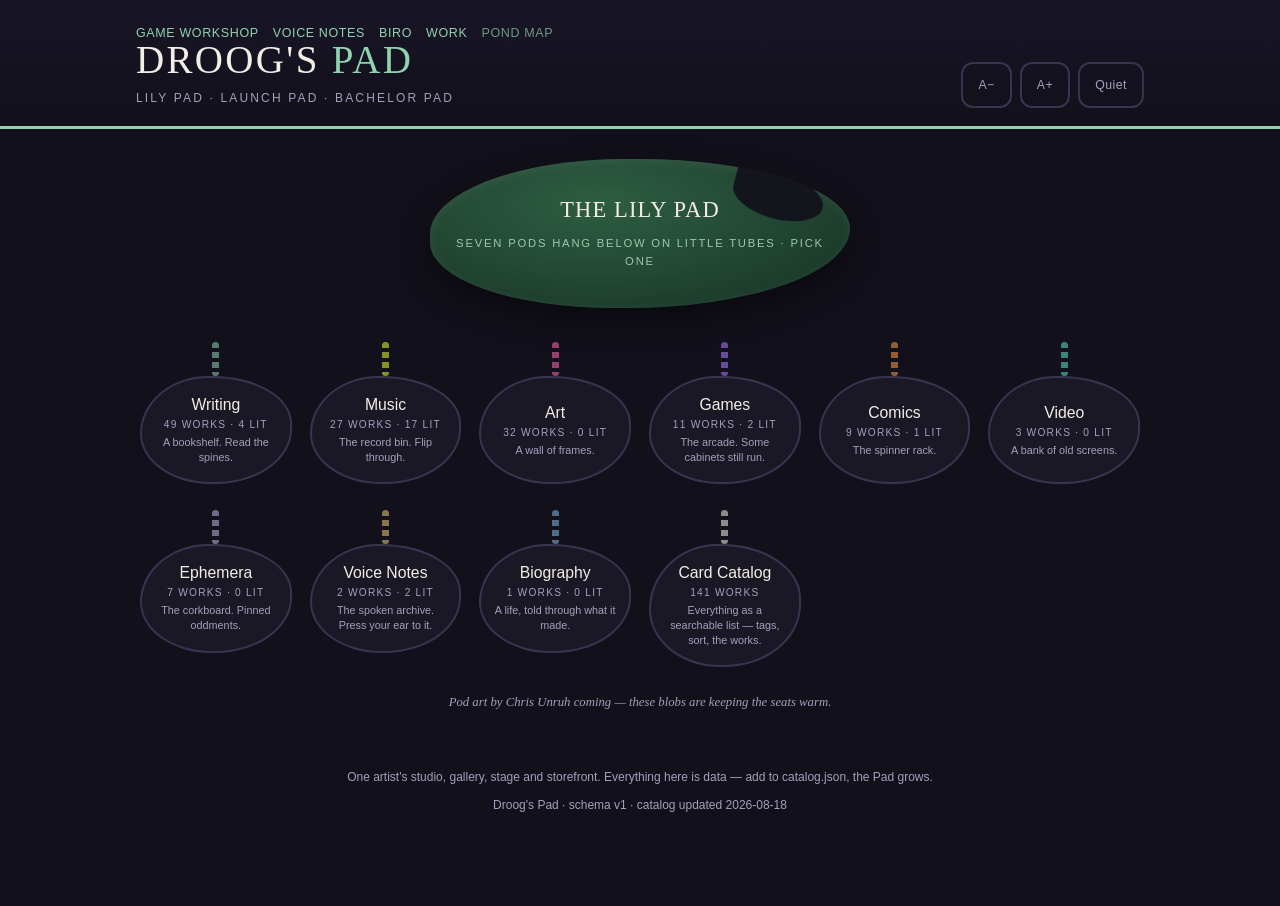
==== commit 5eb537fb: "De-triplicate the Pad: one index.html, one catalog.json, _redirects for the rest index.html, library" ====
--- a/index.html
+++ b/index.html
@@ -401,7 +401,10 @@
 async function boot(){
   try{
     if (window.PAD_CATALOG){ DATA = window.PAD_CATALOG; }
-    else { const r = await fetch('catalog.json', {cache:'no-store'}); DATA = await r.json(); }
+    /* Absolute, not relative: this one file is served at /, /library and /pad/
+       via 200 rewrites, and a 200 rewrite keeps the browser's URL. A relative
+       'catalog.json' would therefore resolve differently at each of those. */
+    else { const r = await fetch('/catalog.json', {cache:'no-store'}); DATA = await r.json(); }
   }catch(e){
     document.getElementById('grid').innerHTML =
       '<div class="empty sans">Could not load catalog.json.<br>If you opened this file directly from disk, use the standalone build instead.</div>';
